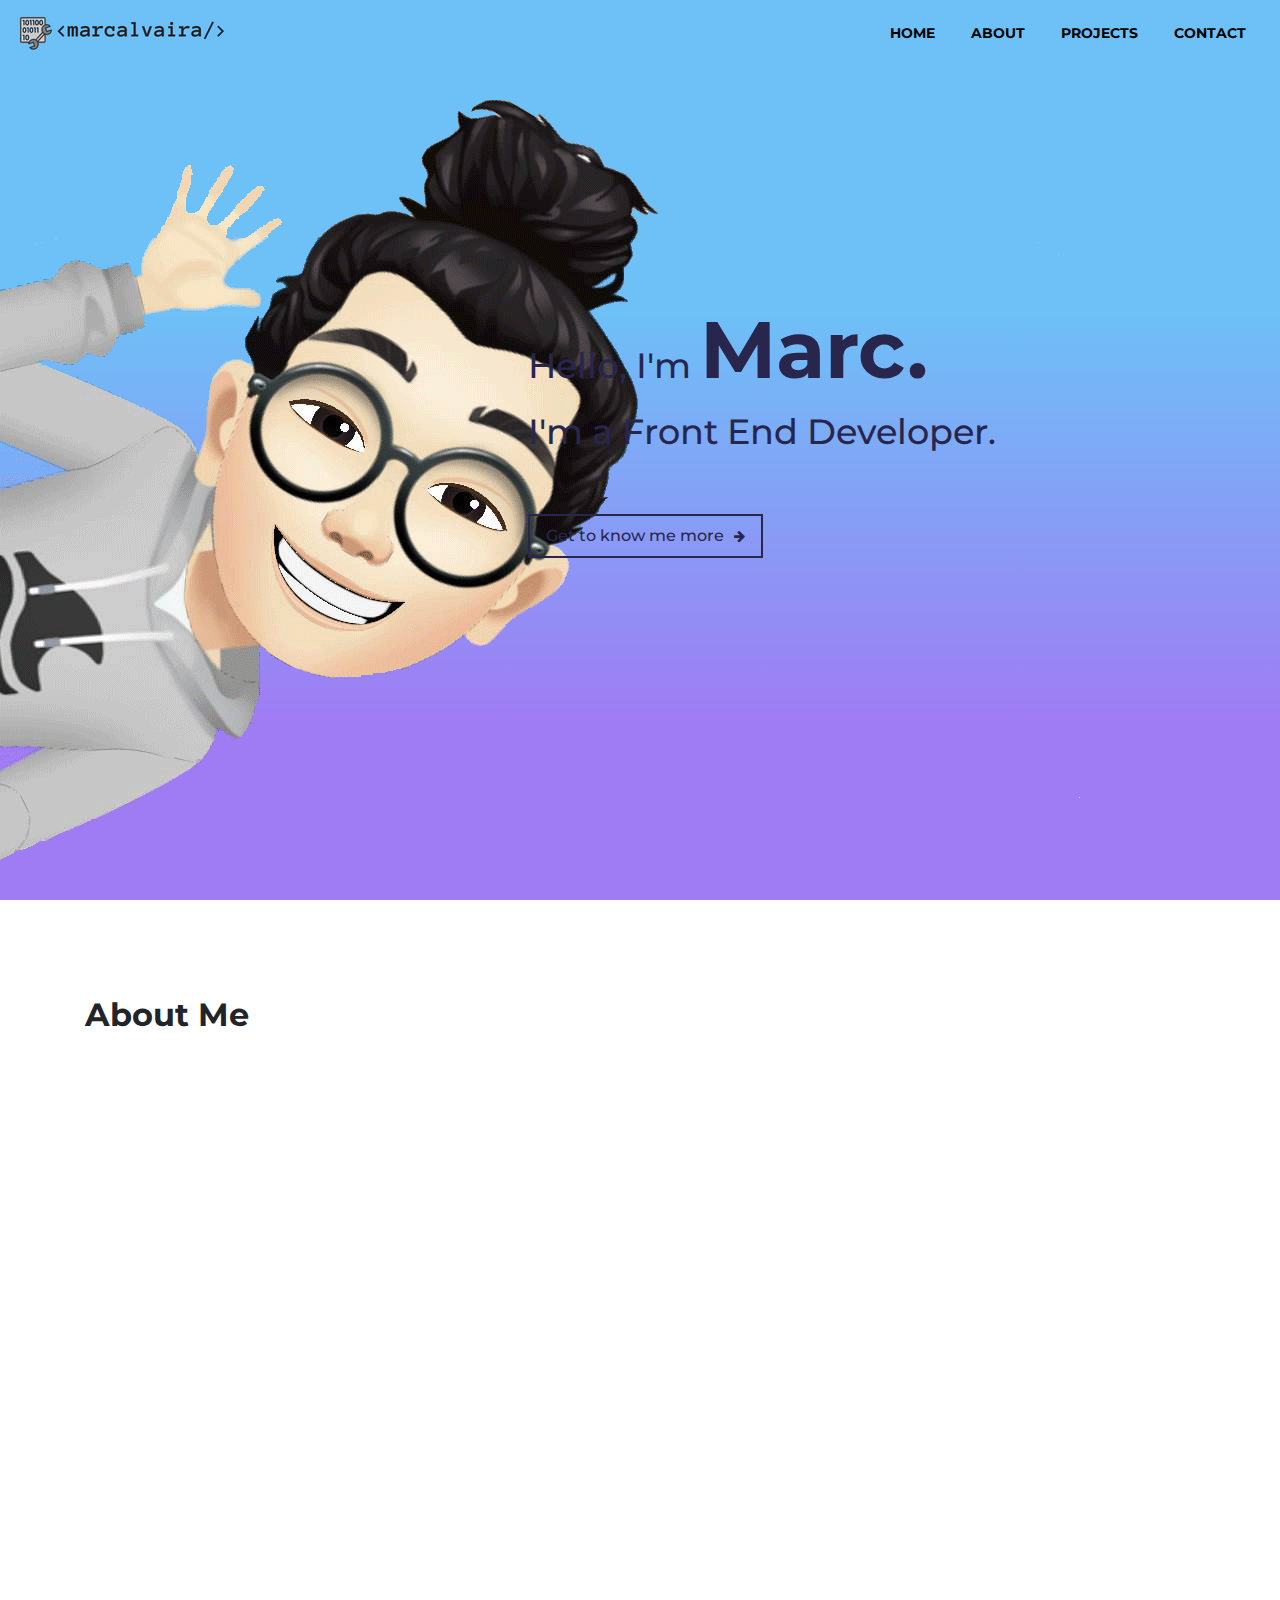
==== portfolio.html @ 2a71fb36 "initial updates on capstone1 - portfolio" ====
<!DOCTYPE html>
<html>
	<head>
		<meta charset="utf-8">
		<title>My Portfolio</title>

		<link rel="stylesheet" href="https://maxcdn.bootstrapcdn.com/bootstrap/4.0.0/css/bootstrap.min.css" integrity="sha384-Gn5384xqQ1aoWXA+058RXPxPg6fy4IWvTNh0E263XmFcJlSAwiGgFAW/dAiS6JXm" crossorigin="anonymous">
		<link rel="stylesheet" href="https://stackpath.bootstrapcdn.com/font-awesome/4.7.0/css/font-awesome.min.css">

		<link rel="stylesheet" type="text/css" href="./portfolio-styles.css">
	</head>
	<body>

		<!-- navbar section -->
		<nav class="navbar navbar-expand-lg fixed-top">
			<a class="navbar-brand" href="#">
				<img src="./images/portfolio_logo.png">
			</a>
			<button class="navbar-toggler" type="button" data-toggle="collapse" data-target="#myPortfolioNav" aria-controls="myPortfolioNav" aria-expanded="false" aria-label="Toggle navigation">
				<span class="navbar-toggler-icon"></span>
			</button>

			<div class="collapse navbar-collapse" id="myPortfolioNav">
				<ul class="navbar-nav mr-auto">
					<li class="nav-item active">
						<a class="nav-link" href="portfolio.html">Home <span class="sr-only">(current)</span></a>
					</li>
					<li class="nav-item">
						<a class="nav-link" href="#about-me">About</a>
					</li>
					<li class="nav-item">
						<a class="nav-link" href="#projects-section">Projects</a>
					</li>
					<li class="nav-item">
						<a class="nav-link" href="#contact-section">Contact</a>
					</li>
				</ul>
			</div>
		</nav>

		<!-- main content section -->
		<main class="container-fluid">
			<section class="row hero">
				<div class="col-12 col-md-12 jumbotron hero-bg">
					<div class="header-wrapper">
						<h1>Hello, I'm <span>Marc.</span></h1>
						<p>I'm a Front End Developer.</p>

						<a class="btn know-more" href="#about-me">Get to know me more</a>
					</div>
				</div>
			</section>

			<section id="about-me">
				<div class="container">
					<div class="row">
						<div class="col-12">
							<h1>About Me</h1>
						</div>
					</div>
				</div>
			</section>
		</main>

		<script src="https://code.jquery.com/jquery-3.2.1.slim.min.js" integrity="sha384-KJ3o2DKtIkvYIK3UENzmM7KCkRr/rE9/Qpg6aAZGJwFDMVNA/GpGFF93hXpG5KkN" crossorigin="anonymous"></script>
		<script src="https://cdnjs.cloudflare.com/ajax/libs/popper.js/1.12.9/umd/popper.min.js" integrity="sha384-ApNbgh9B+Y1QKtv3Rn7W3mgPxhU9K/ScQsAP7hUibX39j7fakFPskvXusvfa0b4Q" crossorigin="anonymous"></script>
		<script src="https://maxcdn.bootstrapcdn.com/bootstrap/4.0.0/js/bootstrap.min.js" integrity="sha384-JZR6Spejh4U02d8jOt6vLEHfe/JQGiRRSQQxSfFWpi1MquVdAyjUar5+76PVCmYl" crossorigin="anonymous"></script>
	</body>
</html>
---- portfolio-styles.css ----
@import url('https://fonts.googleapis.com/css2?family=Montserrat&display=swap');

* {
	margin: 0;
	padding: 0;
	box-sizing: border-box;
	font-family: 'Montserrat', sans-serif;
}

nav {
	background-color: #6dc1f7;
}

nav #myPortfolioNav ul {
	display: flex;
	justify-content: end;
	width: 100%;
}

nav #myPortfolioNav ul li {
	margin: 0 10px;
}

nav #myPortfolioNav ul li a {
	color: #000 !important;
	font-size: 14px;
    text-transform: uppercase;
    font-weight: 700;
}

.hero {
    background-color: #9f7cf4;
    background-image: linear-gradient(0deg, #9f7cf4 20%, #6dc1f7 66%);
    height: 100vh;
    border-radius: 0;
}

.hero-bg {
    background: url(./images/new_hero_bg.gif);
    background-repeat: no-repeat;
    height: 100vh;
    display: flex;
    justify-content: center;
    align-items: center;
}

.header-wrapper {
	padding-left: 20%;
}

.jumbotron {
	background-color: transparent;
}

.header-wrapper h1, .header-wrapper p {
    font-size: 2.2rem;
    font-weight: 500;
    color: #29264E;
}

.header-wrapper h1 span {
	font-weight: 700;
	font-size: 5rem;
}

.header-wrapper .know-more {
	color: #29264E;
    background-color: transparent;
    border: 2px solid #29264E;
    border-radius: 0;
    font-size: 16px;
    font-weight: 500;
    padding: .5rem 1rem;
    margin: 40px auto;
    box-shadow: none !important;
    outline: none !important;
}

.header-wrapper .know-more:after {
	font-family: 'FontAwesome';
	content: "\f061";
	margin-left: 10px;
	font-size: 13px;
	padding-bottom: 2px;
}

.header-wrapper .know-more:hover {
	color: #fff;
	border: 2px solid #29264E;
	background-color: #29264E;
}

.header-wrapper .know-more:hover:after {
	content: "\f063";
}




#about-me {
	height: 100vh;
	padding: 6rem 0;
}

#about-me h1 {
	font-weight: 700;
	font-size: 2rem;
}
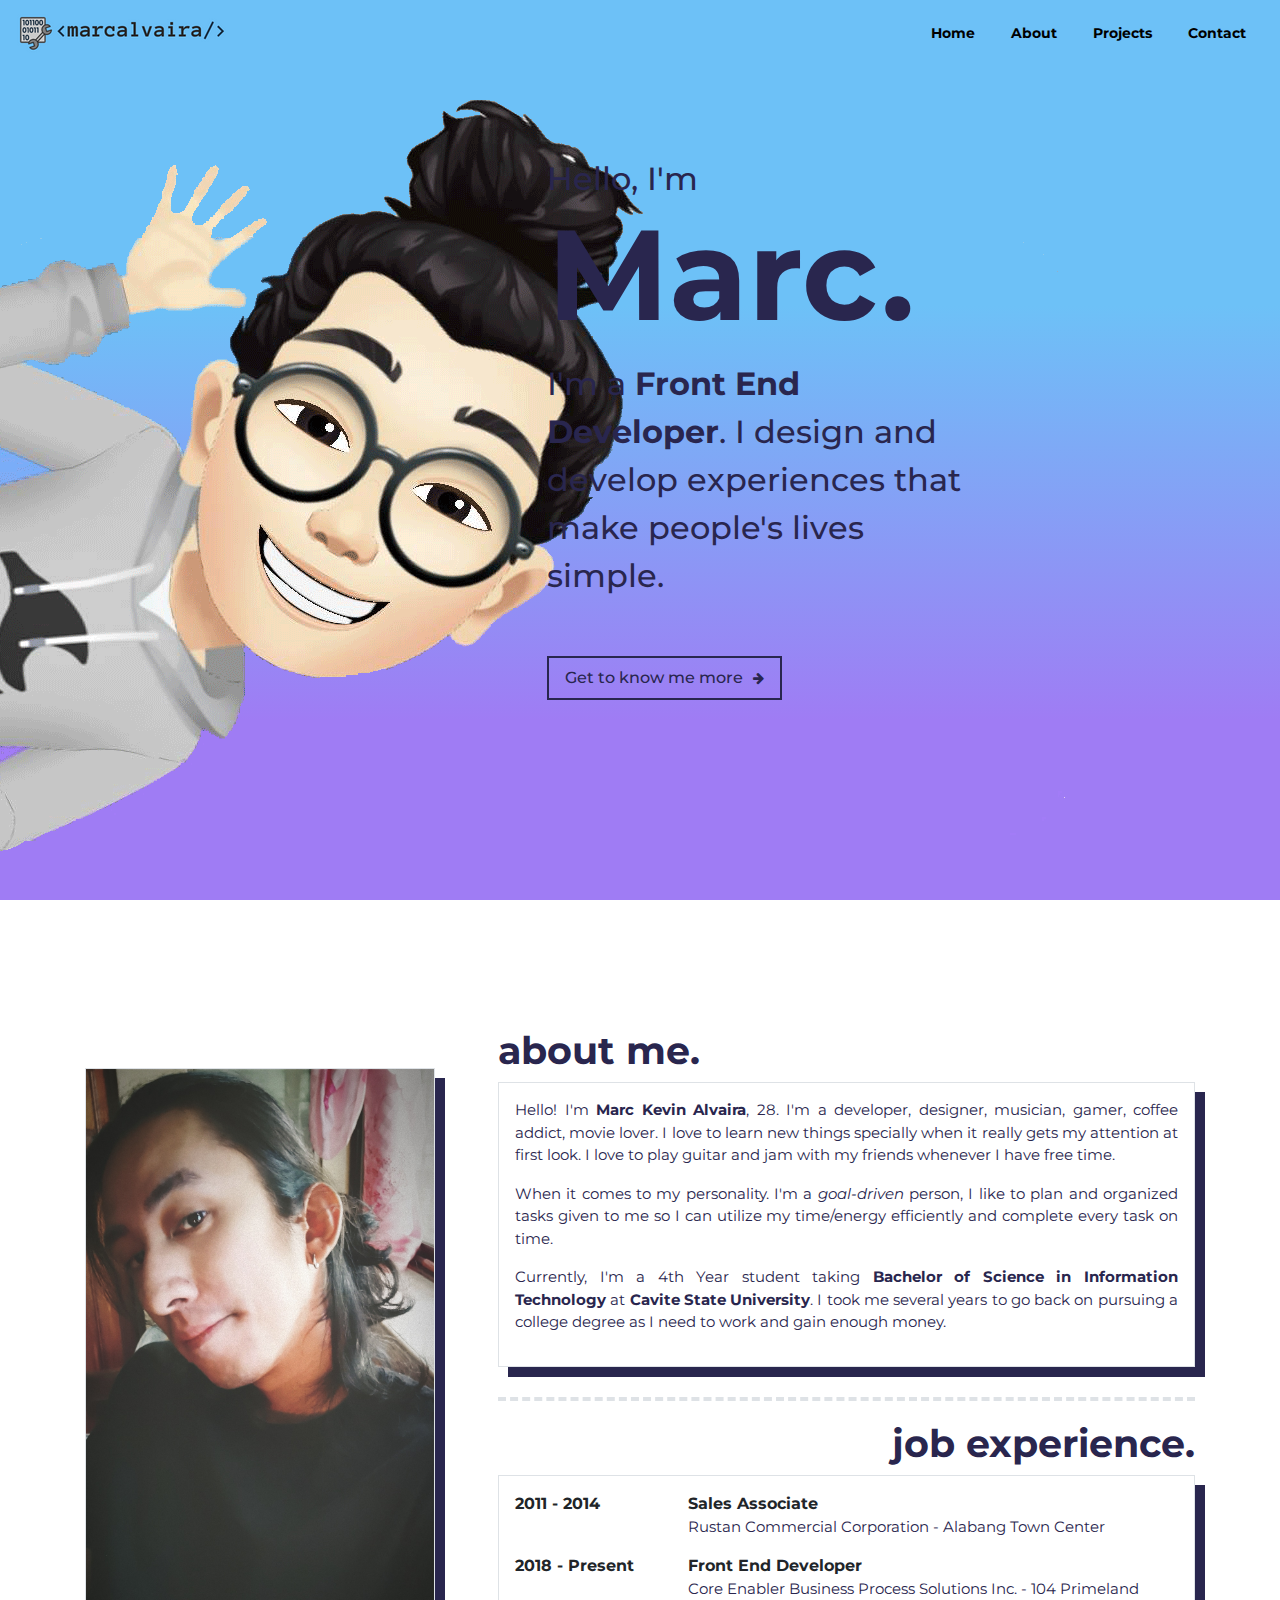
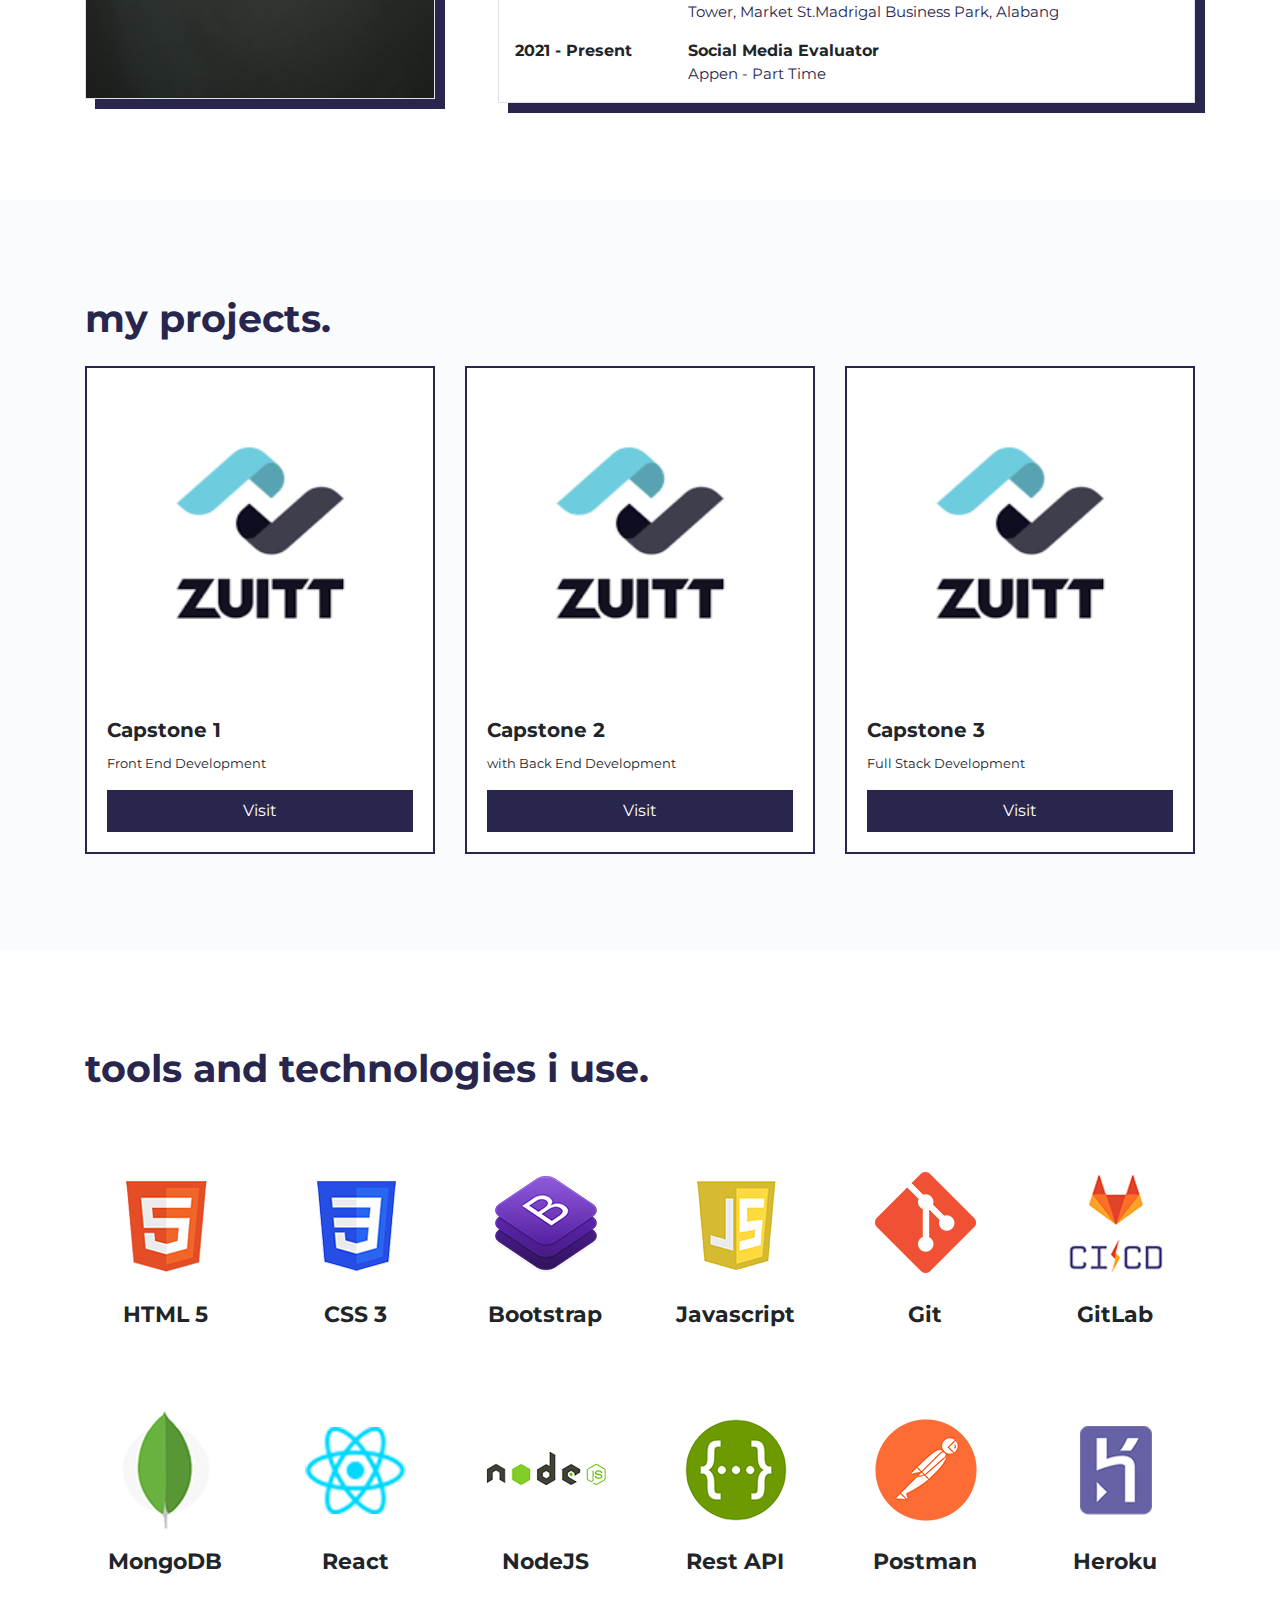
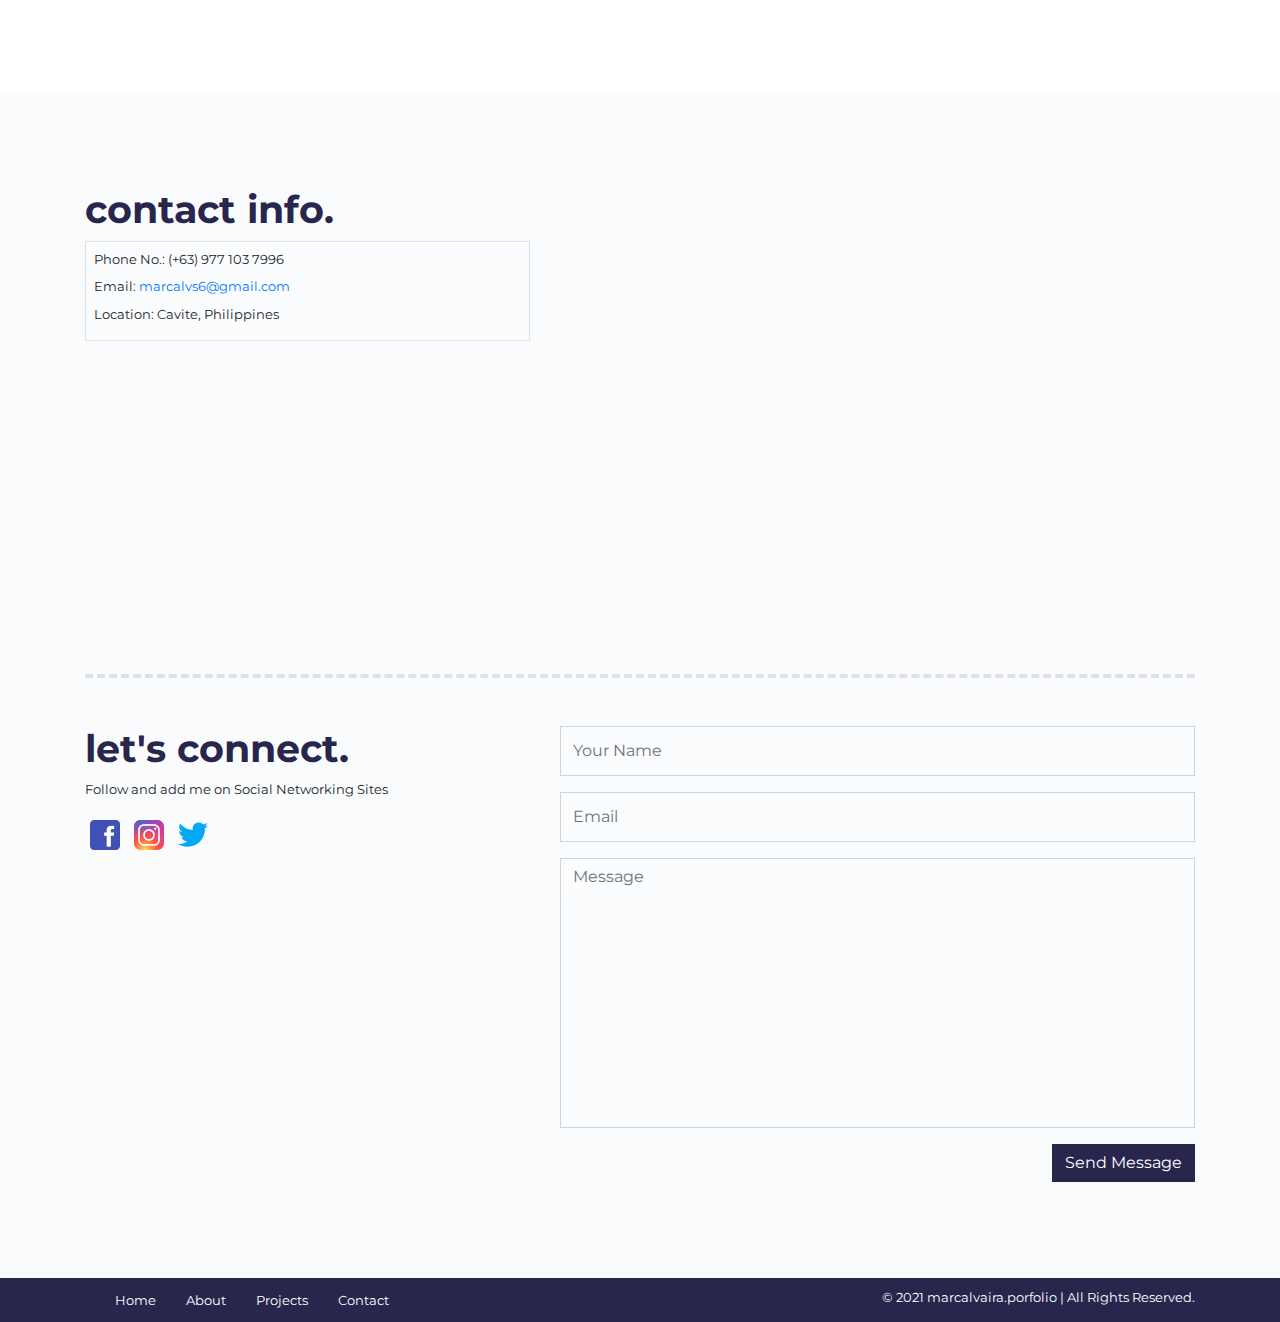
==== commit 85471a50: "initial updates capstone 1 - day2" ====
--- a/portfolio.html
+++ b/portfolio.html
@@ -29,7 +29,7 @@
 						<a class="nav-link" href="#about-me">About</a>
 					</li>
 					<li class="nav-item">
-						<a class="nav-link" href="#projects-section">Projects</a>
+						<a class="nav-link" href="#project-section">Projects</a>
 					</li>
 					<li class="nav-item">
 						<a class="nav-link" href="#contact-section">Contact</a>
@@ -39,12 +39,12 @@
 		</nav>
 
 		<!-- main content section -->
-		<main class="container-fluid">
+		<main class="container-fluid p-0">
 			<section class="row hero">
 				<div class="col-12 col-md-12 jumbotron hero-bg">
 					<div class="header-wrapper">
 						<h1>Hello, I'm <span>Marc.</span></h1>
-						<p>I'm a Front End Developer.</p>
+						<p>I'm a <strong>Front End Developer</strong>. I design and develop experiences that make people's lives simple.</p>
 
 						<a class="btn know-more" href="#about-me">Get to know me more</a>
 					</div>
@@ -55,12 +55,267 @@
 				<div class="container">
 					<div class="row">
 						<div class="col-12">
-							<h1>About Me</h1>
+							<div class="row">
+								<div class="col-md-4">
+									<img class="img-fluid border" src="./images/about_me_img.jpg">
+								</div>
+
+								<div class="col-md-8 pl-5">
+									<h1>about me.</h1>
+									<div class="border p-3">
+										<p class="text-justify">Hello! I'm <strong>Marc Kevin Alvaira</strong>, 28. I'm a developer, designer, musician, gamer, coffee addict, movie lover. I love to learn new things specially when it really gets my attention at first look. I love to play guitar and jam with my friends whenever I have free time.</p>
+
+										<p class="text-justify my-3">When it comes to my personality. I'm a <em>goal-driven</em> person, I like to plan and organized tasks given to me so I can utilize my time/energy efficiently and complete every task on time.</p>
+
+										<p class="text-justify my-3">Currently, I'm a 4th Year student taking <strong>Bachelor of Science in Information Technology</strong> at <strong>Cavite State University</strong>. I took me several years to go back on pursuing a college degree as I need to work and gain enough money.</p>
+									</div>
+
+									<span class="dash"></span>
+
+									<h1 class="text-right">job experience.</h1>
+									<div class="border p-3">
+										<div class="row">
+											<div class="col-md-3">
+												<strong>2011 - 2014</strong>
+											</div>
+
+											<div class="col-md-9">
+												<strong>Sales Associate</strong>
+												<span class="d-block">Rustan Commercial Corporation - Alabang Town Center</span>
+											</div>
+										</div>
+
+										<div class="row mt-3">
+											<div class="col-md-3">
+												<strong>2018 - Present</strong>
+											</div>
+
+											<div class="col-md-9">
+												<strong>Front End Developer</strong>
+												<span class="d-block">Core Enabler Business Process Solutions Inc. - 104 Primeland Tower, Market St.Madrigal Business Park, Alabang</span>
+											</div>
+										</div>
+
+										<div class="row mt-3">
+											<div class="col-md-3">
+												<strong>2021 - Present</strong>
+											</div>
+
+											<div class="col-md-9">
+												<strong>Social Media Evaluator</strong>
+												<span class="d-block">Appen - Part Time</span>
+											</div>
+										</div>
+									</div>
+								</div>
+							</div>
+						</div>
+					</div>
+				</div>
+			</section>
+
+			<section id="project-section">
+				<div class="container">
+					<div class="row">
+						<div class="col-md-12">
+							<h1>my projects.</h1>
+						</div>
+					</div>
+
+					<div class="row mt-3">
+						<div class="col-12 col-md-4">
+							<div class="card">
+								<img class="card-img-top img-fluid" src="./images/sample-capstone.png">
+
+								<div class="card-body">
+									<h5 class="card-title">Capstone 1</h5>
+									<p class="card-text">Front End Development</p>
+									<a href="portfolio.html" class="btn btn-primary">Visit</a>
+								</div>
+							</div>
+						</div>
+
+						<div class="col-12 col-md-4">
+							<div class="card">
+								<img class="card-img-top img-fluid" src="./images/sample-capstone.png">
+
+								<div class="card-body">
+									<h5 class="card-title">Capstone 2</h5>
+									<p class="card-text">with Back End Development</p>
+									<a href="portfolio.html" class="btn btn-primary">Visit</a>
+								</div>
+							</div>
+						</div>
+
+						<div class="col-12 col-md-4">
+							<div class="card">
+								<img class="card-img-top img-fluid" src="./images/sample-capstone.png">
+
+								<div class="card-body">
+									<h5 class="card-title">Capstone 3</h5>
+									<p class="card-text">Full Stack Development</p>
+									<a href="portfolio.html" class="btn btn-primary">Visit</a>
+								</div>
+							</div>
+						</div>
+					</div>
+				</div>
+			</section>
+
+			<section id="tools-section">
+				<div class="container">
+					<div class="row">
+						<div class="col-12 col-md-12">
+							<h1>tools and technologies i use.</h1>
+						</div>
+					</div>
+
+					<div class="row mt-5">
+						<div class="col-md-2 text-center">
+							<img src="./images/html-logo.png">
+							<p>HTML 5</p>
+						</div>
+
+						<div class="col-md-2 text-center">
+							<img src="./images/css-logo.png">
+							<p>CSS 3</p>
+						</div>
+
+						<div class="col-md-2 text-center">
+							<img src="./images/bs-logo.png">
+							<p>Bootstrap</p>
+						</div>
+
+
+						<div class="col-md-2 text-center">
+							<img src="./images/js-logo.png">
+							<p>Javascript</p>
+						</div>
+
+						<div class="col-md-2 text-center">
+							<img src="./images/git-logo.png">
+							<p>Git</p>
+						</div>
+
+						<div class="col-md-2 text-center">
+							<img src="./images/gitlab-logo.png">
+							<p>GitLab</p>
+						</div>
+					</div>
+
+					<div class="row mt-5">
+						<div class="col-md-2 text-center">
+							<img src="./images/mongodb-logo.png">
+							<p>MongoDB</p>
+						</div>
+
+						<div class="col-md-2 text-center">
+							<img src="./images/react-logo.png">
+							<p>React</p>
+						</div>
+
+						<div class="col-md-2 text-center">
+							<img src="./images/nodejs-logo.png">
+							<p>NodeJS</p>
+						</div>
+
+						<div class="col-md-2 text-center">
+							<img src="./images/restapi-logo.png">
+							<p>Rest API</p>
+						</div>
+
+						<div class="col-md-2 text-center">
+							<img src="./images/postman-logo.png">
+							<p>Postman</p>
+						</div>
+
+						<div class="col-md-2 text-center">
+							<img src="./images/heroku-logo.png">
+							<p>Heroku</p>
+						</div>
+					</div>
+				</div>
+			</section>
+
+			<section id="contact-section">
+				<div class="container">
+					<div class="row">
+						<div class="col-md-5">
+							<h1>contact info.</h1>
+							<div class="border p-2">
+								<p class="mb-2">Phone No.: (+63) 977 103 7996</p>
+								<p class="mb-2">Email: <a href="https://mail.google.com/mail/">marcalvs6@gmail.com</a></p>
+								<p class="mb-2">Location: Cavite, Philippines</p>
+							</div>
+						</div>
+
+						<div class="col-md-7">
+							<div class="map-wrapper">
+								<iframe src="https://www.google.com/maps/embed?pb=!1m18!1m12!1m3!1d30926.513414509347!2d120.9657301553613!3d14.322223990575814!2m3!1f0!2f0!3f0!3m2!1i1024!2i768!4f13.1!3m3!1m2!1s0x3397d5a6a55bd0b1%3A0x8500093e9903e0a2!2sMabuhay%20Homes%202000%20PH%205!5e0!3m2!1sen!2sph!4v1634741690848!5m2!1sen!2sph" width="600" height="450" style="border:0;" allowfullscreen="" loading="lazy"></iframe>
+							</div>
+						</div>
+					</div>
+
+					<span class="dash"></span>
+
+					<div class="row mt-5">
+						<div class="col-12 col-md-5">
+							<h1>let's connect.</h1>
+							<p>Follow and add me on Social Networking Sites</p>
+							<div class="sns-icons">
+								<a href="https://www.facebook.com/marcalvaira"><img src="./images/sns-icons/fb.png"></a>
+								<a href="https://www.instagram.com/marcalvaira/"><img src="./images/sns-icons/ig.png"></a>
+								<a href="https://twitter.com/"><img src="./images/sns-icons/twt.png"></a>
+							</div>
+						</div>
+
+						<div class="col-12 col-md-7">
+							<form>
+								<div class="form-group">
+									<input type="email" class="form-control" id="email" aria-describedby="emailHelp" placeholder="Your Name">
+								</div>
+
+								<div class="form-group">
+									<input type="password" class="form-control" id="pasw" placeholder="Email">
+								</div>
+
+								<div class="form-group">
+									<textarea class="form-control" placeholder="Message"></textarea>
+								</div>
+
+								<button type="submit" class="btn submit">Send Message</button>
+							</form>
 						</div>
 					</div>
 				</div>
 			</section>
 		</main>
+
+		<!-- footer section -->
+		<footer>
+			<div class="container">
+				<div class="row">
+					<div class="col-md-12 d-flex justify-content-between">
+						<ul>
+							<li>
+								<a href="portfolio.html">Home</a>
+							</li>
+							<li>
+								<a href="#about-me">About</a>
+							</li>
+							<li>
+								<a href="#project-section">Projects</a>
+							</li>
+							<li>
+								<a href="#contact-section">Contact</a>
+							</li>
+						</ul>
+
+						<p>© 2021 marcalvaira.porfolio | All Rights Reserved.</p>
+					</div>
+				</div>
+			</div>
+		</footer>
 
 		<script src="https://code.jquery.com/jquery-3.2.1.slim.min.js" integrity="sha384-KJ3o2DKtIkvYIK3UENzmM7KCkRr/rE9/Qpg6aAZGJwFDMVNA/GpGFF93hXpG5KkN" crossorigin="anonymous"></script>
 		<script src="https://cdnjs.cloudflare.com/ajax/libs/popper.js/1.12.9/umd/popper.min.js" integrity="sha384-ApNbgh9B+Y1QKtv3Rn7W3mgPxhU9K/ScQsAP7hUibX39j7fakFPskvXusvfa0b4Q" crossorigin="anonymous"></script>
--- a/portfolio-styles.css
+++ b/portfolio-styles.css
@@ -7,6 +7,11 @@
 	font-family: 'Montserrat', sans-serif;
 }
 
+html, body {
+	scroll-behavior: smooth;
+	overflow-x: hidden;
+}
+
 nav {
 	background-color: #6dc1f7;
 }
@@ -24,7 +29,6 @@
 nav #myPortfolioNav ul li a {
 	color: #000 !important;
 	font-size: 14px;
-    text-transform: uppercase;
     font-weight: 700;
 }
 
@@ -46,6 +50,7 @@
 
 .header-wrapper {
 	padding-left: 20%;
+    width: 55%;
 }
 
 .jumbotron {
@@ -53,14 +58,14 @@
 }
 
 .header-wrapper h1, .header-wrapper p {
-    font-size: 2.2rem;
+    font-size: 2rem;
     font-weight: 500;
     color: #29264E;
 }
 
 .header-wrapper h1 span {
 	font-weight: 700;
-	font-size: 5rem;
+	font-size: 8rem;
 }
 
 .header-wrapper .know-more {
@@ -95,14 +100,139 @@
 }
 
 
-
-
-#about-me {
+#about-me, #tools-section {
 	height: 100vh;
 	padding: 6rem 0;
-}
-
-#about-me h1 {
-	font-weight: 700;
-	font-size: 2rem;
+	padding-top: 8rem;
+}
+
+#about-me h1, #project-section h1, #tools-section h1, #contact-section h1 {
+	font-weight: 700;
+	font-size: 2.4rem;
+	color: #29264E;
+}
+
+#about-me img {
+    margin: 20px 0;
+    box-shadow: 10px 10px #6dc1f7; 
+    height: 90%;
+    margin: 40px auto;
+}
+
+#about-me .border p, #about-me .border span {
+    font-size: 15px;
+	color: #29264E;
+}
+
+#about-me .border {
+	box-shadow: 10px 10px #29264E;
+}
+
+span.dash {
+	border-top: 4px dashed #dee2e6;
+	display: block;
+	margin: 30px 0 20px 0;
+}
+
+#project-section, #contact-section {
+	padding: 6rem 0;
+	background-color: #fafbfd;
+}
+
+#project-section .card {
+	border-radius: 0;
+	transition: 0.3s;
+	border: 2px solid #29264E;
+}
+
+#project-section .card:hover {
+	margin-top: -20px;
+	cursor: pointer;
+}
+
+#project-section .card img {
+	height: 330px;
+}
+
+#project-section .card h5 {
+	font-weight: 700;
+}
+
+#project-section .card p {
+	font-size: 13px;
+}
+
+#project-section .card a {
+	width: 100%;
+    border-radius: 0;
+    color: #fff !important;
+    background-color: #29264E;
+    border: 0;
+    height: 42px;
+    padding: .6rem;
+}
+
+#tools-section {
+	height: auto;
+	padding: 6rem 0;
+}
+
+#tools-section p {
+	font-weight: 700;
+	font-size: 1.4rem;
+}
+
+#contact-section p {
+	font-size: 13px;
+}
+
+#contact-section input, #contact-section textarea{
+	background-color: #fafcfe;
+    border-radius: 0;
+    height: 50px;
+}
+
+#contact-section textarea {
+	resize: none;
+	height: 30vh;
+}
+
+#contact-section .submit {
+	color: #fff;
+	background-color: #29264E;
+	border-radius: 0;
+	float: right;
+}
+
+#contact-section .map-wrapper, #contact-section .map-wrapper iframe {
+	width: 100%;
+}
+
+#contact-section .border {
+	background-color: #fafcfe;
+	width: auto;
+}
+
+footer {
+	padding: 10px;
+	background-color: #29264E;
+	color: #fff;
+	justify-content: center;
+}
+
+footer ul {
+	list-style: none;
+	display: flex;
+	margin: 0;
+}
+
+footer ul li {
+	margin: 0 0 0 30px;
+}
+
+footer ul li a, footer p {
+	color: #fff !important;
+	text-decoration: none !important;
+	font-size: 13px;
+	margin: 0;
 }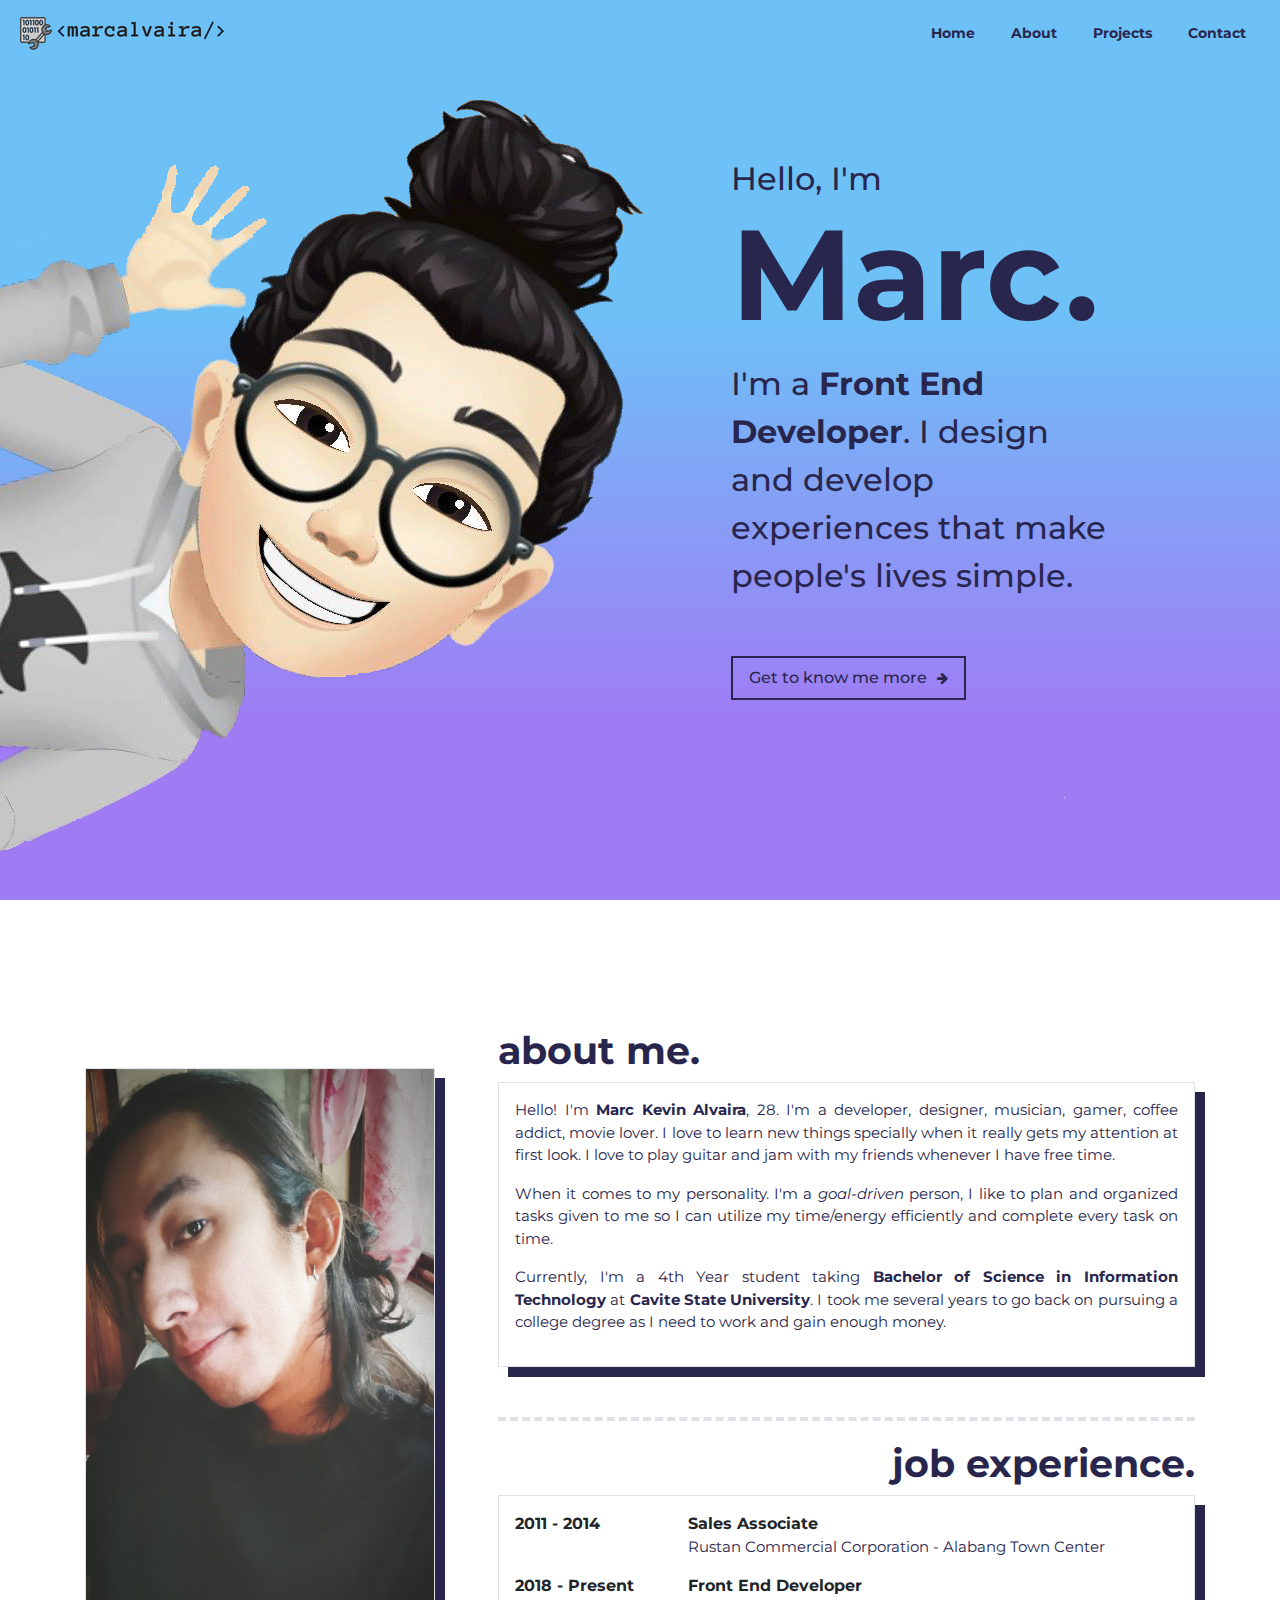
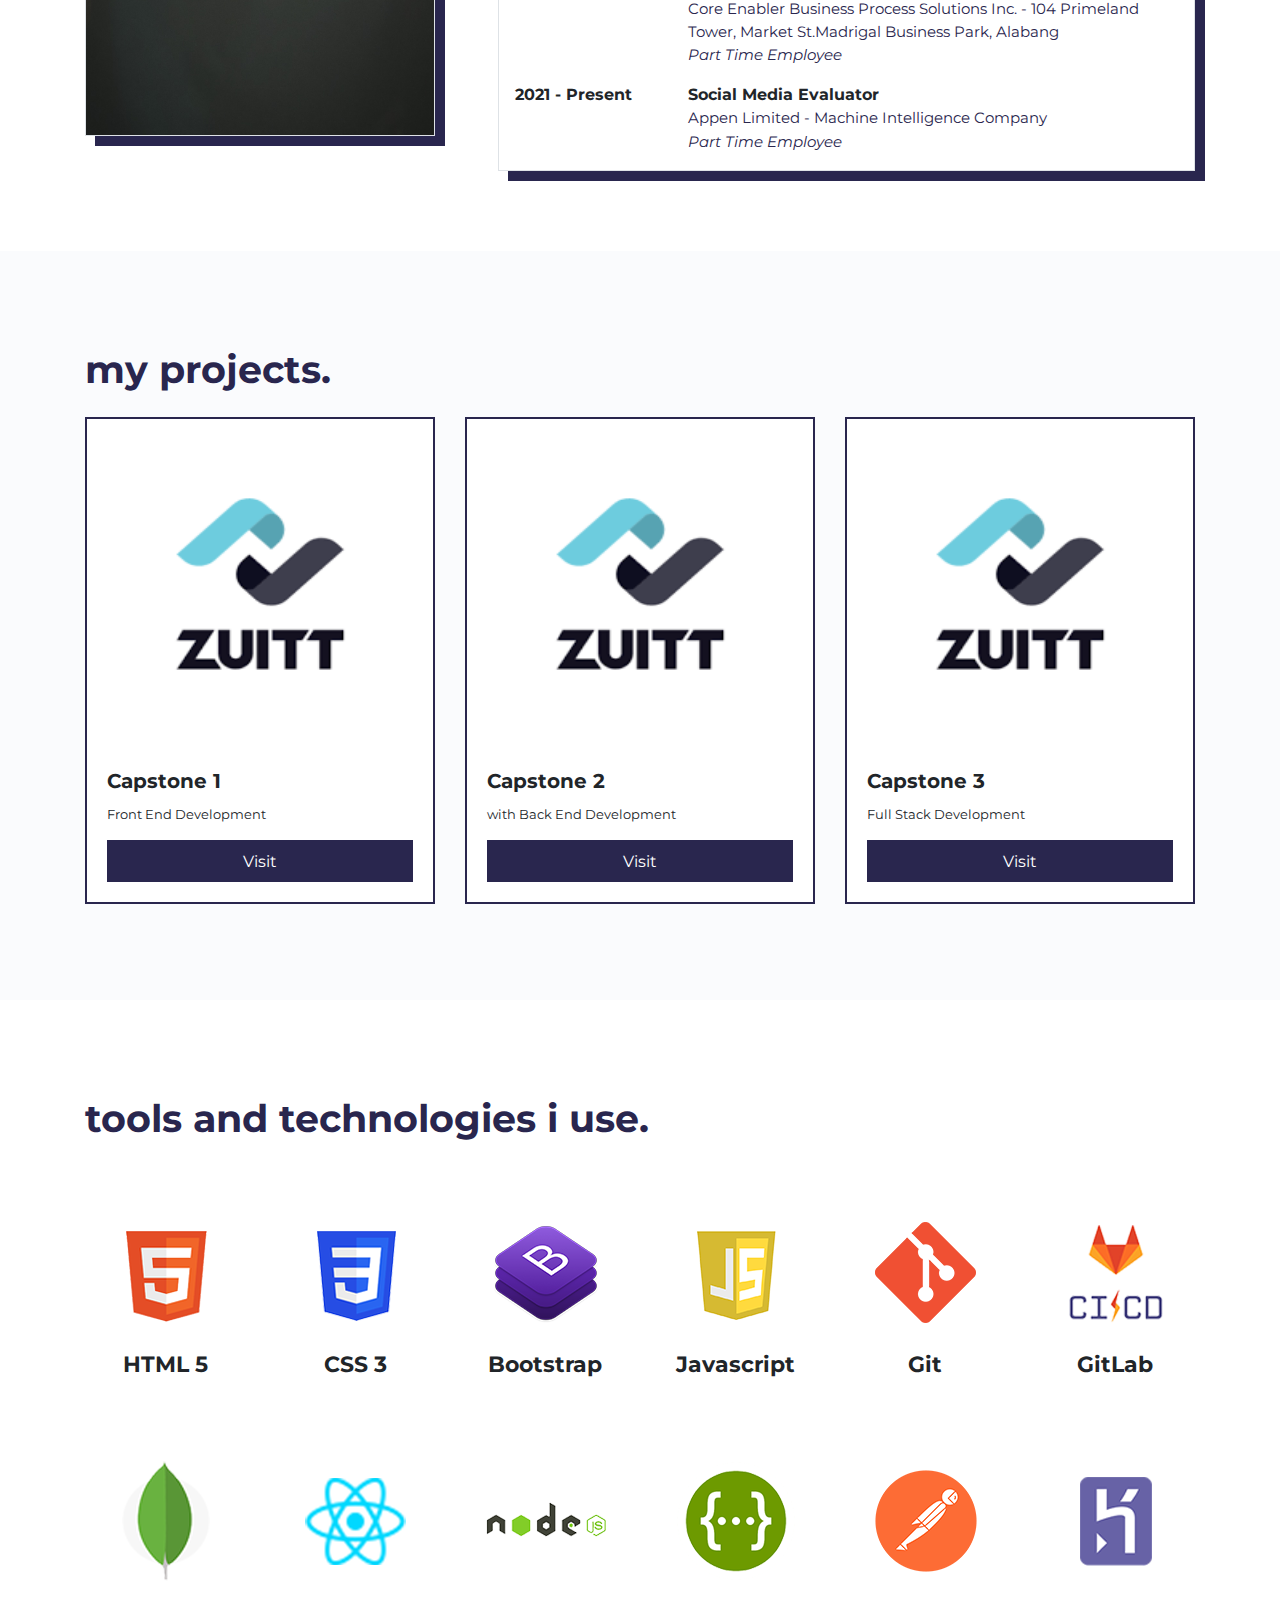
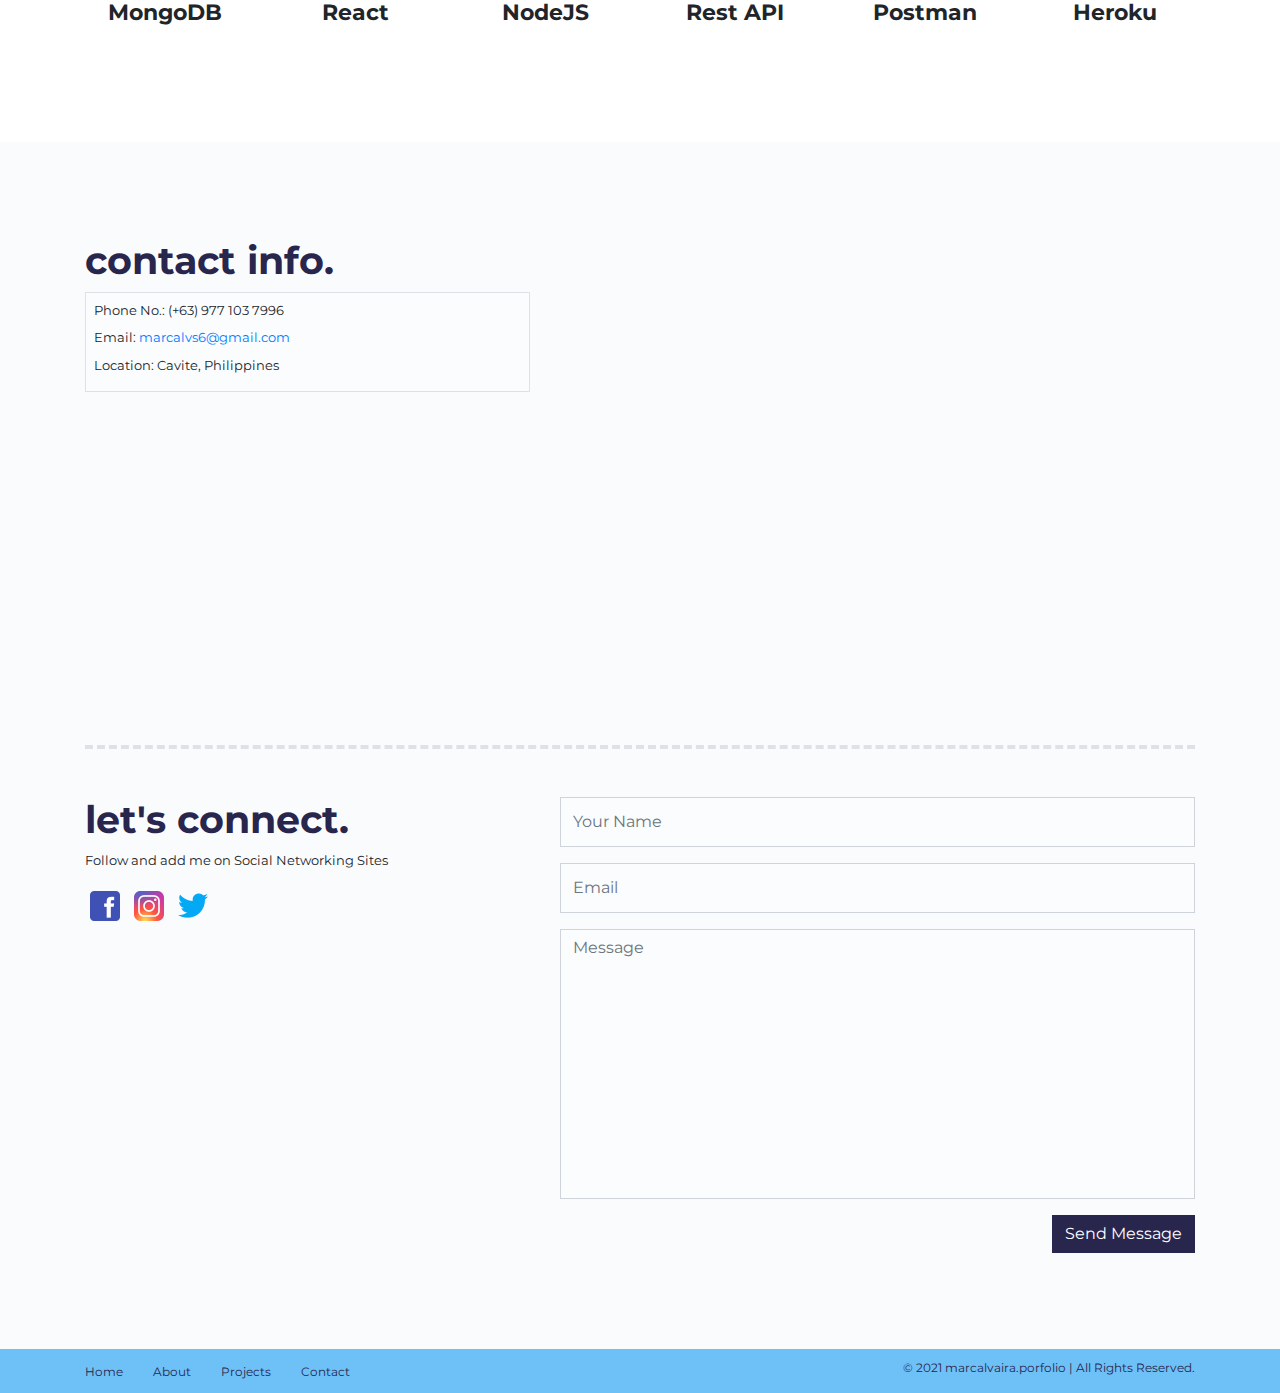
==== commit 4634c10b: "UI UPDATES: CAPSTONE 1 - DAY 3" ====
--- a/portfolio.html
+++ b/portfolio.html
@@ -2,12 +2,17 @@
 <html>
 	<head>
 		<meta charset="utf-8">
+		<meta name="viewport" content="width=device-width, initial-scale=1, shrink-to-fit=no">
 		<title>My Portfolio</title>
 
 		<link rel="stylesheet" href="https://maxcdn.bootstrapcdn.com/bootstrap/4.0.0/css/bootstrap.min.css" integrity="sha384-Gn5384xqQ1aoWXA+058RXPxPg6fy4IWvTNh0E263XmFcJlSAwiGgFAW/dAiS6JXm" crossorigin="anonymous">
 		<link rel="stylesheet" href="https://stackpath.bootstrapcdn.com/font-awesome/4.7.0/css/font-awesome.min.css">
 
+		<!-- animate style css -->
+		<link rel="stylesheet" href="https://cdnjs.cloudflare.com/ajax/libs/animate.css/4.1.1/animate.min.css">
+
 		<link rel="stylesheet" type="text/css" href="./portfolio-styles.css">
+		<link rel="stylesheet" type="text/css" href="./media-queries.css">
 	</head>
 	<body>
 
@@ -16,32 +21,46 @@
 			<a class="navbar-brand" href="#">
 				<img src="./images/portfolio_logo.png">
 			</a>
-			<button class="navbar-toggler" type="button" data-toggle="collapse" data-target="#myPortfolioNav" aria-controls="myPortfolioNav" aria-expanded="false" aria-label="Toggle navigation">
-				<span class="navbar-toggler-icon"></span>
+			<button class="navbar-toggler" type="button" data-toggle="collapse" data-target="#myPortfolioNav" aria-controls="myPortfolioNav" aria-expanded="false" aria-label="">
+				<i class="fa fa-bars" aria-hidden="true"></i>
 			</button>
 
-			<div class="collapse navbar-collapse" id="myPortfolioNav">
+			<div class="collapse navbar-collapse animate__animated animate__fadeInUp animate__faster" id="myPortfolioNav">
 				<ul class="navbar-nav mr-auto">
 					<li class="nav-item active">
+						<i onclick="window.location.href='./portfolio.html'" class="fa fa-home mobile-icon" aria-hidden="true">
+							<span>Home</span>
+						</i>
 						<a class="nav-link" href="portfolio.html">Home <span class="sr-only">(current)</span></a>
 					</li>
 					<li class="nav-item">
+						<i onclick="window.location.href='#about-me'" class="fa fa-id-card mobile-icon" aria-hidden="true">
+							<span>About</span>
+						</i>
 						<a class="nav-link" href="#about-me">About</a>
 					</li>
 					<li class="nav-item">
+						<i onclick="window.location.href='#project-section'" class="fa fa-laptop mobile-icon" aria-hidden="true">
+							<span>Projects</span>
+						</i>
 						<a class="nav-link" href="#project-section">Projects</a>
 					</li>
 					<li class="nav-item">
+						<i onclick="window.location.href='#contact-section'" class="fa fa-mobile mobile-icon" aria-hidden="true">
+							<span>Contact</span>
+						</i>
 						<a class="nav-link" href="#contact-section">Contact</a>
 					</li>
 				</ul>
 			</div>
 		</nav>
 
+
+
 		<!-- main content section -->
 		<main class="container-fluid p-0">
 			<section class="row hero">
-				<div class="col-12 col-md-12 jumbotron hero-bg">
+				<div class="col-12 hero-bg">
 					<div class="header-wrapper">
 						<h1>Hello, I'm <span>Marc.</span></h1>
 						<p>I'm a <strong>Front End Developer</strong>. I design and develop experiences that make people's lives simple.</p>
@@ -56,11 +75,11 @@
 					<div class="row">
 						<div class="col-12">
 							<div class="row">
-								<div class="col-md-4">
+								<div class="col-12 col-md-12 col-lg-4 d-flex">
 									<img class="img-fluid border" src="./images/about_me_img.jpg">
 								</div>
 
-								<div class="col-md-8 pl-5">
+								<div class="col-12 col-md-12 col-lg-8 pl-5">
 									<h1>about me.</h1>
 									<div class="border p-3">
 										<p class="text-justify">Hello! I'm <strong>Marc Kevin Alvaira</strong>, 28. I'm a developer, designer, musician, gamer, coffee addict, movie lover. I love to learn new things specially when it really gets my attention at first look. I love to play guitar and jam with my friends whenever I have free time.</p>
@@ -72,7 +91,7 @@
 
 									<span class="dash"></span>
 
-									<h1 class="text-right">job experience.</h1>
+									<h1 class="text-right mt-3">job experience.</h1>
 									<div class="border p-3">
 										<div class="row">
 											<div class="col-md-3">
@@ -93,6 +112,7 @@
 											<div class="col-md-9">
 												<strong>Front End Developer</strong>
 												<span class="d-block">Core Enabler Business Process Solutions Inc. - 104 Primeland Tower, Market St.Madrigal Business Park, Alabang</span>
+												<span><em>Part Time Employee</em></span>
 											</div>
 										</div>
 
@@ -103,7 +123,8 @@
 
 											<div class="col-md-9">
 												<strong>Social Media Evaluator</strong>
-												<span class="d-block">Appen - Part Time</span>
+												<span class="d-block">Appen Limited - Machine Intelligence Company</span>
+												<span><em>Part Time Employee</em></span>
 											</div>
 										</div>
 									</div>
@@ -123,7 +144,7 @@
 					</div>
 
 					<div class="row mt-3">
-						<div class="col-12 col-md-4">
+						<div class="col-12 col-md-4 col-lg-4">
 							<div class="card">
 								<img class="card-img-top img-fluid" src="./images/sample-capstone.png">
 
@@ -135,7 +156,7 @@
 							</div>
 						</div>
 
-						<div class="col-12 col-md-4">
+						<div class="col-12 col-md-4 col-lg-4">
 							<div class="card">
 								<img class="card-img-top img-fluid" src="./images/sample-capstone.png">
 
@@ -147,7 +168,7 @@
 							</div>
 						</div>
 
-						<div class="col-12 col-md-4">
+						<div class="col-12 col-md-4 col-lg-4">
 							<div class="card">
 								<img class="card-img-top img-fluid" src="./images/sample-capstone.png">
 
@@ -171,65 +192,65 @@
 					</div>
 
 					<div class="row mt-5">
-						<div class="col-md-2 text-center">
+						<div class="col-6 col-md-4 col-lg-2 text-center">
 							<img src="./images/html-logo.png">
 							<p>HTML 5</p>
 						</div>
 
-						<div class="col-md-2 text-center">
+						<div class="col-6 col-md-4 col-lg-2 text-center">
 							<img src="./images/css-logo.png">
 							<p>CSS 3</p>
 						</div>
 
-						<div class="col-md-2 text-center">
+						<div class="col-6 col-md-4 col-lg-2 text-center">
 							<img src="./images/bs-logo.png">
 							<p>Bootstrap</p>
 						</div>
 
 
-						<div class="col-md-2 text-center">
+						<div class="col-6 col-md-4 col-lg-2 text-center">
 							<img src="./images/js-logo.png">
 							<p>Javascript</p>
 						</div>
 
-						<div class="col-md-2 text-center">
+						<div class="col-6 col-md-4 col-lg-2 text-center">
 							<img src="./images/git-logo.png">
 							<p>Git</p>
 						</div>
 
-						<div class="col-md-2 text-center">
+						<div class="col-6 col-md-4 col-lg-2 text-center">
 							<img src="./images/gitlab-logo.png">
 							<p>GitLab</p>
 						</div>
 					</div>
 
 					<div class="row mt-5">
-						<div class="col-md-2 text-center">
+						<div class="col-6 col-md-4 col-lg-2 text-center">
 							<img src="./images/mongodb-logo.png">
 							<p>MongoDB</p>
 						</div>
 
-						<div class="col-md-2 text-center">
+						<div class="col-6 col-md-4 col-lg-2 text-center">
 							<img src="./images/react-logo.png">
 							<p>React</p>
 						</div>
 
-						<div class="col-md-2 text-center">
+						<div class="col-6 col-md-4 col-lg-2 text-center">
 							<img src="./images/nodejs-logo.png">
 							<p>NodeJS</p>
 						</div>
 
-						<div class="col-md-2 text-center">
+						<div class="col-6 col-md-4 col-lg-2 text-center">
 							<img src="./images/restapi-logo.png">
 							<p>Rest API</p>
 						</div>
 
-						<div class="col-md-2 text-center">
+						<div class="col-6 col-md-4 col-lg-2 text-center">
 							<img src="./images/postman-logo.png">
 							<p>Postman</p>
 						</div>
 
-						<div class="col-md-2 text-center">
+						<div class="col-6 col-md-4 col-lg-2 text-center">
 							<img src="./images/heroku-logo.png">
 							<p>Heroku</p>
 						</div>
@@ -272,11 +293,11 @@
 						<div class="col-12 col-md-7">
 							<form>
 								<div class="form-group">
-									<input type="email" class="form-control" id="email" aria-describedby="emailHelp" placeholder="Your Name">
+									<input type="text" class="form-control" aria-describedby="emailHelp" placeholder="Your Name">
 								</div>
 
 								<div class="form-group">
-									<input type="password" class="form-control" id="pasw" placeholder="Email">
+									<input type="email" class="form-control" placeholder="Email">
 								</div>
 
 								<div class="form-group">
--- a/portfolio-styles.css
+++ b/portfolio-styles.css
@@ -1,4 +1,5 @@
 @import url('https://fonts.googleapis.com/css2?family=Montserrat&display=swap');
+@import url('https://fonts.googleapis.com/css2?family=Montserrat:wght@700&display=swap');
 
 * {
 	margin: 0;
@@ -27,9 +28,13 @@
 }
 
 nav #myPortfolioNav ul li a {
-	color: #000 !important;
+	color: #29264E !important;
 	font-size: 14px;
     font-weight: 700;
+}
+
+nav .mobile-icon {
+	display: none;
 }
 
 .hero {
@@ -42,15 +47,14 @@
 .hero-bg {
     background: url(./images/new_hero_bg.gif);
     background-repeat: no-repeat;
-    height: 100vh;
     display: flex;
+    align-items: center;
     justify-content: center;
-    align-items: center;
+    padding-left: 15%;
 }
 
 .header-wrapper {
-	padding-left: 20%;
-    width: 55%;
+    width: 36%;
 }
 
 .jumbotron {
@@ -99,11 +103,15 @@
 	content: "\f063";
 }
 
-
 #about-me, #tools-section {
 	height: 100vh;
-	padding: 6rem 0;
+	padding: 5rem 0;
 	padding-top: 8rem;
+}
+
+#about-me {
+	/*background: url('./images/section_bg.gif');
+	background-size: contain;*/
 }
 
 #about-me h1, #project-section h1, #tools-section h1, #contact-section h1 {
@@ -126,12 +134,13 @@
 
 #about-me .border {
 	box-shadow: 10px 10px #29264E;
+	background-color: #fff;
 }
 
 span.dash {
 	border-top: 4px dashed #dee2e6;
 	display: block;
-	margin: 30px 0 20px 0;
+	margin: 50px 0 20px 0;
 }
 
 #project-section, #contact-section {
@@ -215,7 +224,8 @@
 
 footer {
 	padding: 10px;
-	background-color: #29264E;
+	/*background-color: #29264E;*/
+	background-color: #6dc1f7;
 	color: #fff;
 	justify-content: center;
 }
@@ -227,12 +237,12 @@
 }
 
 footer ul li {
-	margin: 0 0 0 30px;
+	margin: 0 30px 0 0px;
 }
 
 footer ul li a, footer p {
-	color: #fff !important;
+	color: #29264E !important;
 	text-decoration: none !important;
-	font-size: 13px;
+	font-size: 12px;
 	margin: 0;
 }--- a/media-queries.css
+++ b/media-queries.css
@@ -0,0 +1,220 @@
+@media screen and (max-width: 1600px) {
+	#about-me, #project-section, #contact-section {
+		height: auto;
+	}
+
+	.header-wrapper {
+	    width: 70%;
+	    padding-left: 20%;
+	}
+}
+
+@media screen and (max-width: 1600px) {
+	.header-wrapper {	    
+		padding-left: 23%;
+	}
+}
+
+@media screen and (max-width: 1366px) {
+	.header-wrapper {
+	    padding-left: 35%;
+	}
+}
+
+@media screen and (max-width: 1024px) {
+	.hero-bg {
+		background-size: contain;
+	    background-repeat: no-repeat;
+	    margin-top: 35px;
+	    align-items: end;
+	}
+
+	.header-wrapper {
+	    padding-left: 0;
+	}
+}
+
+@media screen and (max-width: 768px) {
+	.hero-bg {
+		padding-left: 0;
+	}
+
+	.header-wrapper p {
+		font-size: 1.2rem;
+	}
+
+	.header-wrapper h1 span {
+		font-size: 5rem;
+	}
+
+	.header-wrapper {
+	    width: 80%;
+	    padding-left: 0;
+	}
+
+	.header-wrapper a {
+		width: 100%;
+		margin: 20px auto;
+	}
+
+	#about-me, #tools-section {
+		padding: 3rem 0;
+		height: auto;
+	}
+
+	#about-me .pl-5 {
+		padding: 0 20px 0 15px !important;
+	}
+
+	#about-me .img-fluid {
+		width: 65%;
+		height: 480px;
+		margin-bottom: 40px;
+	}
+
+	#about-me h1 {
+		text-align: left !important;
+	}
+
+	nav {
+	    padding: .5rem 1rem;
+	}
+
+	nav .navbar-toggler {
+		padding: 0;
+		outline: none !important;
+		box-shadow: none !important;
+	}
+
+	nav .navbar-toggler  i {
+		color: #29264E;
+		font-size: 32px;
+	}
+
+	nav .navbar-collapse.collapse.show {
+		background-color: rgb(41, 38, 78);
+		position: absolute;
+		width: 100%;
+		left: 0;
+		bottom: -100vh;
+		height: 150px;
+		border-top-left-radius: 20px;
+		border-top-right-radius: 20px;
+	}
+
+	nav .navbar-collapse.collapse.show ul  {
+		flex-wrap: wrap;
+		flex-direction: row;
+		justify-content: space-around !important;
+		padding: 15px 8px;
+	}
+
+	nav .mobile-icon {
+		display: block;
+	    color: #fff;
+	    font-size: 2.3rem;
+	    margin: 0 8px;
+	    text-align: center;
+	}
+
+	nav .mobile-icon span {
+		text-align: center;
+		font-size: 11px;
+		display: block;
+		margin-top: 7px;
+	}
+
+	nav .navbar-collapse.collapse.show ul li a {
+		display:  none;
+	}
+
+	.collapsing {
+		display: none;
+		transition: ease in 1.5s;
+	}
+
+	#project-section .card {
+		margin-bottom: 30px;
+	    height: 480px;
+	}
+
+	#contact-section .border {
+		margin-bottom: 30px;
+	}
+
+	footer p {
+		display: flex;
+		align-items: center;
+		font-size: 10px;
+	}
+}
+
+@media screen and (max-width: 767px) {
+	footer ul li a {
+		font-size: 10px;
+	}
+
+	#contact-section .sns-icons {
+		margin-bottom: 30px;
+	}
+}
+
+@media screen and (max-width: 480px) {
+	nav .navbar-collapse.collapse.show ul {
+		justify-content: space-between !important;
+	}
+
+	.header-wrapper {
+	    width: 80%;
+	    padding-left: 0;
+	}
+
+	#about-me .img-fluid {
+		height: 360px;
+	}
+
+	footer ul li {
+	    margin: 0 10px 0 0px;
+	}
+}
+
+@media screen and (max-width: 375px) {
+	.hero-bg {
+		margin-top: 55px;
+	}
+
+	.header-wrapper h1 span {
+	    font-size: 3rem;
+	}
+
+	.header-wrapper p {
+		font-size: 1rem;
+	}
+
+	nav .mobile-icon {
+		font-size: 2rem;
+	}
+}
+
+@media screen and (max-width: 320px) {
+	.header-wrapper h1, .header-wrapper p {
+	    font-size: .8rem;
+	}
+
+	#about-me .img-fluid {
+		width: 100%;
+	}
+
+	#about-me .border p, #about-me .border span {
+		font-size: 12px;
+	}
+
+	footer .row .d-flex {
+		flex-direction: column !important;
+		align-items: center;
+	}
+
+	footer p {
+		margin-top: 8px;
+	}
+}